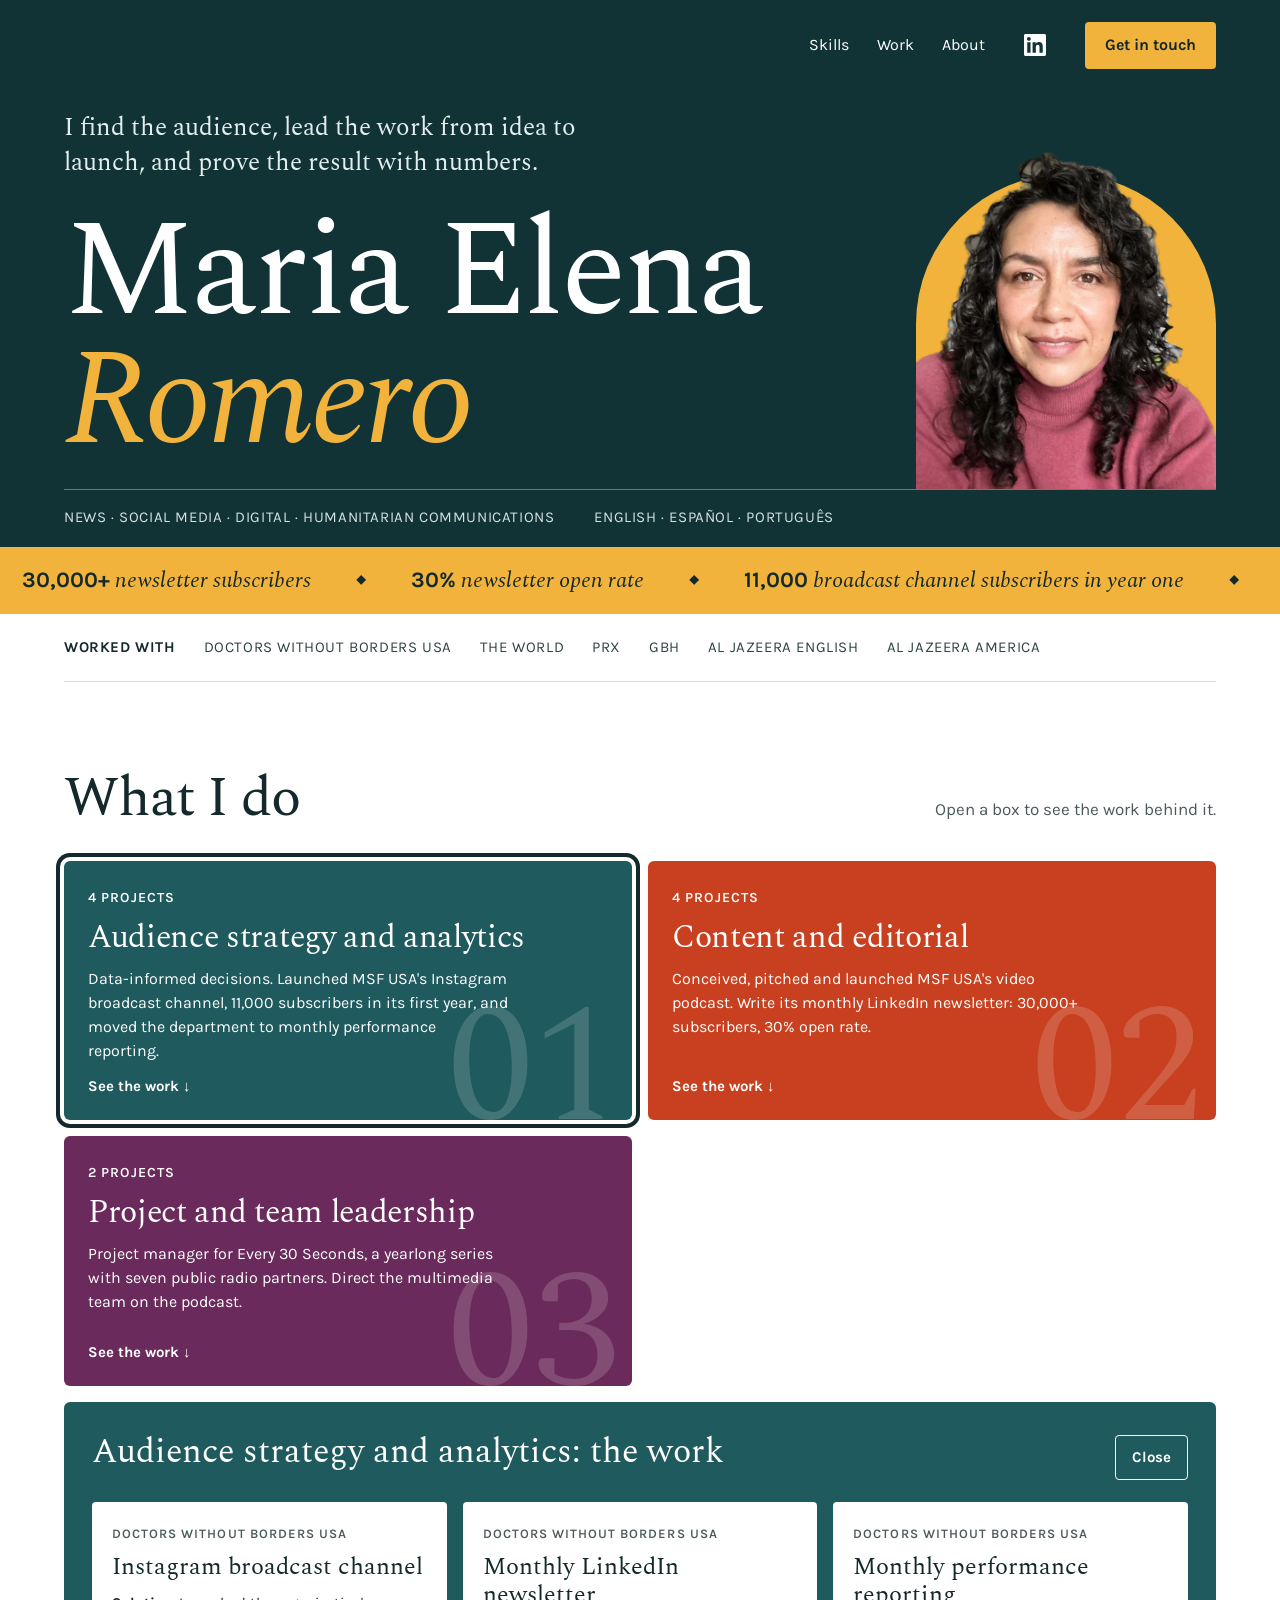
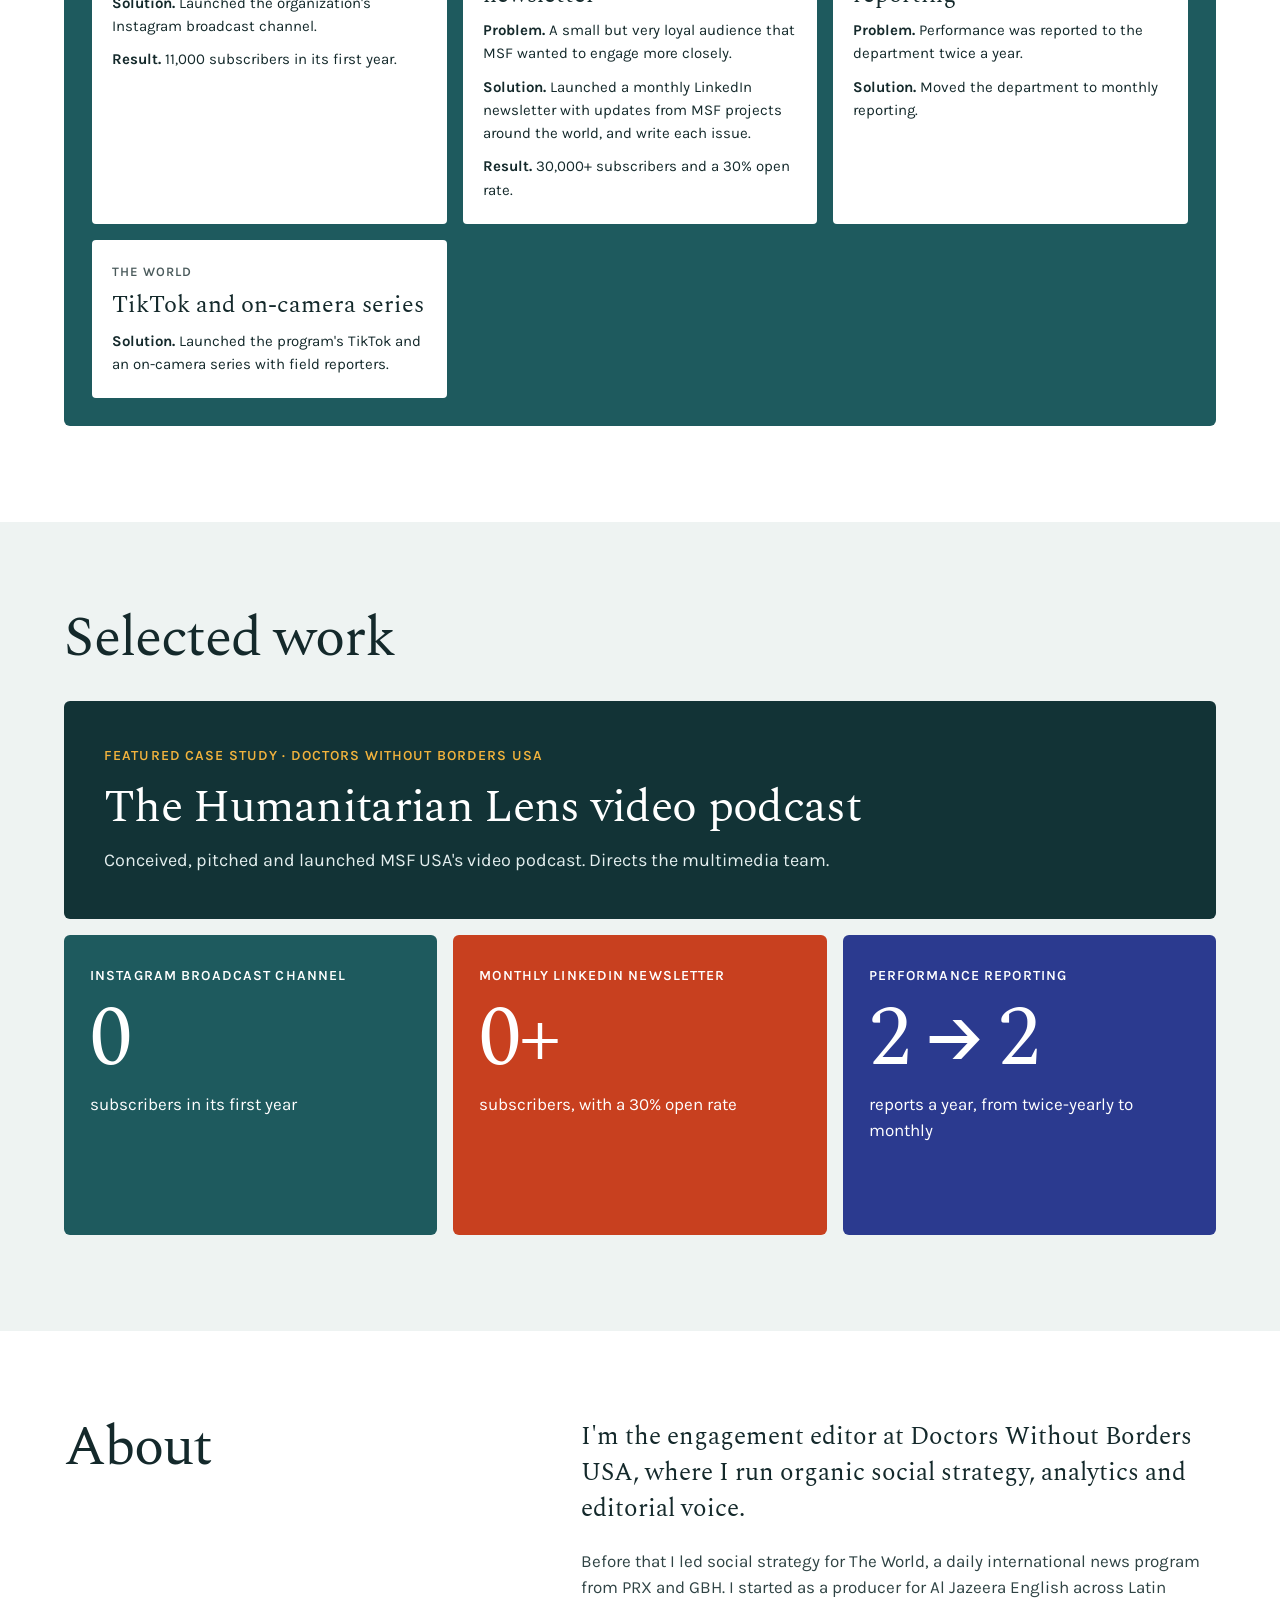
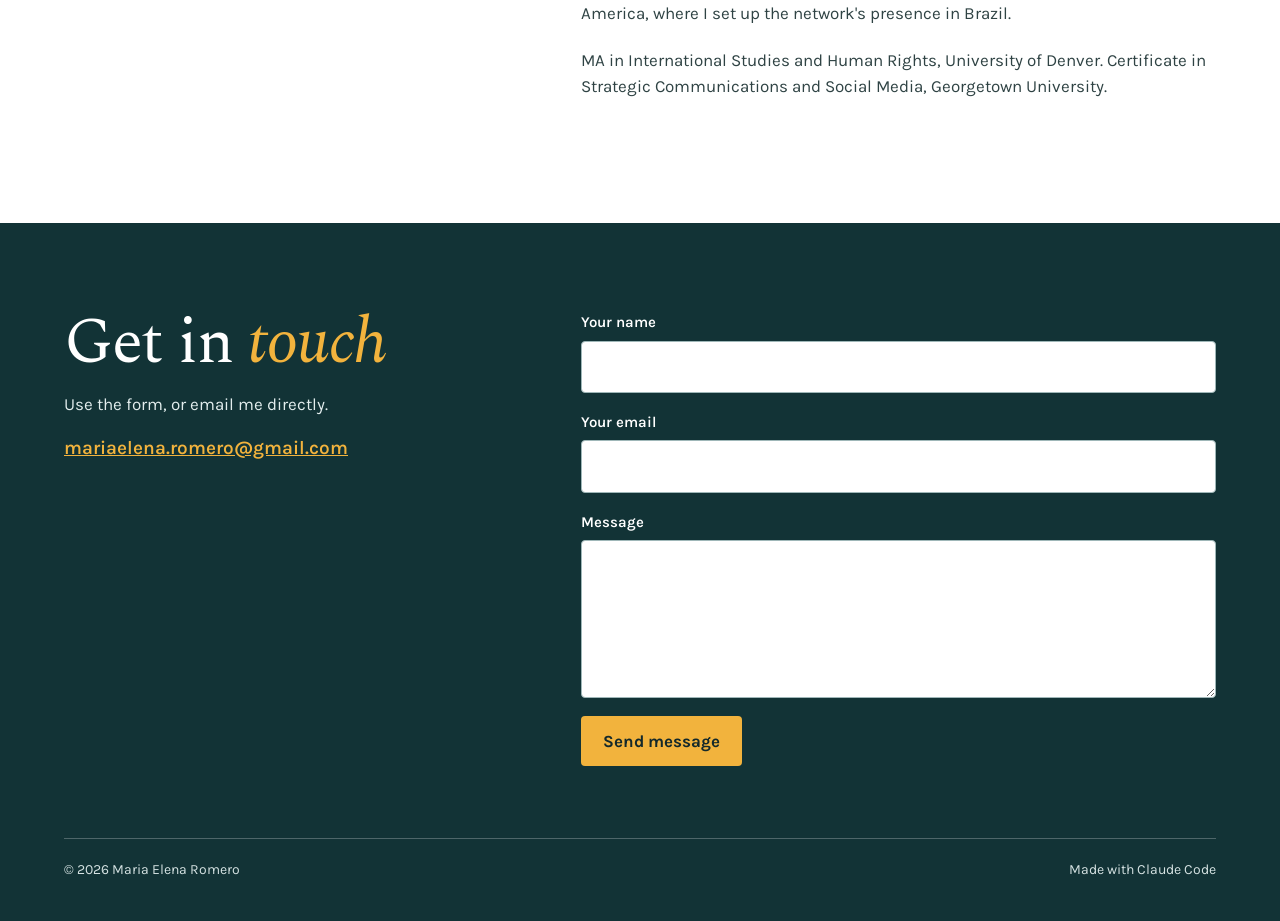
==== index.html @ 5742e6a9 "Starter site Co-Authored-By: Claude Sonnet 5.5 <noreply@anthropic.com>" ====
<!doctype html>
<html lang="en">
<head>
<meta charset="utf-8">
<meta name="viewport" content="width=device-width, initial-scale=1, viewport-fit=cover">
<title>Maria Elena Romero · Audience strategy, analytics and editorial</title>
<meta name="description" content="Portfolio of Maria Elena Romero: audience strategy, analytics, content and editorial leadership in international news and humanitarian communications.">
<link rel="preconnect" href="https://fonts.googleapis.com">
<link rel="preconnect" href="https://fonts.gstatic.com" crossorigin>
<link href="https://fonts.googleapis.com/css2?family=Spectral:ital,wght@0,400;0,500;1,400&family=Karla:wght@400;500;600;700&display=swap" rel="stylesheet">
<link rel="stylesheet" href="css/styles.css">
</head>
<body>
<a class="skip" href="#skills">Skip to content</a>

<header id="top" class="dark">
  <div class="wrap">
    <nav class="nav" aria-label="Main">
      <a href="#skills">Skills</a>
      <a href="#work">Work</a>
      <a href="#about">About</a>
      <a id="nav-resume" href="#">Resume</a>
      <a id="nav-linkedin" class="icon-link" href="#" aria-label="Maria Elena Romero on LinkedIn">
        <svg width="22" height="22" viewBox="0 0 24 24" fill="currentColor" aria-hidden="true"><path d="M20.447 20.452h-3.554v-5.569c0-1.328-.027-3.037-1.852-3.037-1.853 0-2.136 1.445-2.136 2.939v5.667H9.351V9h3.414v1.561h.046c.477-.9 1.637-1.85 3.37-1.85 3.601 0 4.267 2.37 4.267 5.455v6.286zM5.337 7.433c-1.144 0-2.063-.926-2.063-2.065 0-1.138.92-2.063 2.063-2.063 1.14 0 2.064.925 2.064 2.063 0 1.139-.925 2.065-2.064 2.065zm1.782 13.019H3.555V9h3.564v11.452zM22.225 0H1.771C.792 0 0 .774 0 1.729v20.542C0 23.227.792 24 1.771 24h20.451C23.2 24 24 23.227 24 22.271V1.729C24 .774 23.2 0 22.222 0h.003z"/></svg>
      </a>
      <a class="btn btn-accent" href="#contact">Get in touch</a>
    </nav>

    <div class="hero">
      <div class="hero-text">
        <p id="intro" class="intro rise d1"></p>
        <h1 class="name rise d2"><span id="name-lead"></span> <em id="name-accent"></em></h1>
      </div>
      <div class="portrait rise d3">
        <div class="arch"></div>
        <img id="photo" alt="">
      </div>
    </div>
    <div id="facts" class="facts rise d4"></div>
  </div>
</header>

<div class="ticker" aria-label="Key results">
  <div id="ticker-track" class="track"></div>
</div>

<div class="wrap">
  <div class="worked">
    <strong>Worked with</strong>
    <span id="worked-with"></span>
  </div>
</div>

<main>
  <section id="skills" class="wrap section">
    <div class="section-head reveal">
      <h2>What I do</h2>
      <p>Open a box to see the work behind it.</p>
    </div>
    <div id="skill-grid" class="boxes"></div>
    <div id="skill-panel" class="panel" hidden></div>
  </section>

  <section id="work" class="tint">
    <div class="wrap">
      <h2 class="reveal">Selected work</h2>
      <div id="feature"></div>
      <div id="stats" class="feat3"></div>
    </div>
  </section>

  <section id="about" class="wrap section">
    <div class="two reveal">
      <h2>About</h2>
      <div class="about-body">
        <p id="about-lead" class="lead"></p>
        <div id="about-paras"></div>
        <div class="row-buttons">
          <a id="about-resume" class="btn btn-line" href="#">Download resume</a>
        </div>
      </div>
    </div>
    <div id="offclock" class="offclock reveal" hidden>
      <div class="offclock-head">
        <h3>Off the clock</h3>
        <p id="offclock-text"></p>
      </div>
      <div id="offclock-photos" class="feat3"></div>
    </div>
  </section>
</main>

<footer id="contact" class="dark">
  <div class="wrap">
    <div class="two reveal">
      <div class="contact-intro">
        <h2>Get in <em>touch</em></h2>
        <p>Use the form, or email me directly.</p>
        <a id="email-link" class="email" href="#"></a>
      </div>
      <!-- Netlify Forms: the name, data-netlify and hidden form-name fields must stay. -->
      <form name="contact" method="POST" action="/thanks.html" data-netlify="true" netlify-honeypot="company">
        <input type="hidden" name="form-name" value="contact">
        <p class="hp"><label>Leave this empty <input name="company" tabindex="-1" autocomplete="off"></label></p>
        <div class="field">
          <label for="f-name">Your name</label>
          <input id="f-name" name="name" type="text" autocomplete="name" required>
        </div>
        <div class="field">
          <label for="f-email">Your email</label>
          <input id="f-email" name="email" type="email" autocomplete="email" required>
        </div>
        <div class="field">
          <label for="f-msg">Message</label>
          <textarea id="f-msg" name="message" rows="5" required></textarea>
        </div>
        <button class="btn btn-accent" type="submit">Send message</button>
      </form>
    </div>
    <div class="fineprint">
      <span id="copyright"></span>
      <span id="credit"></span>
    </div>
  </div>
</footer>

<script src="js/content.js"></script>
<script src="js/site.js"></script>
</body>
</html>
---- css/styles.css ----
/* Design tokens. Change a color here and it changes everywhere. */
:root {
  --ink: #14292B;
  --deep: #123336;
  --teal: #1E5A5E;
  --indigo: #2B3A8F;
  --vermilion: #C8401F;
  --plum: #6A2A5B;
  --marigold: #F2B33D;
  --tint: #EEF3F2;
  --line: #D5DEDD;
  --muted: #2F4344;
  --soft: #4A5A5B;
  --on-dark: #E3EEEE;
  --serif: Spectral, Georgia, "Times New Roman", serif;
  --sans: Karla, "Helvetica Neue", Arial, sans-serif;
}

* { box-sizing: border-box; }
html { scroll-behavior: smooth; }
body { margin: 0; font-family: var(--sans); font-size: 17px; line-height: 1.55; color: var(--ink); background: #fff; }
img { max-width: 100%; display: block; }
h1, h2, h3, p { margin: 0; }
h2 { font-family: var(--serif); font-weight: 400; font-size: clamp(40px, 5vw, 56px); line-height: 1.05; letter-spacing: -0.02em; }
h3 { font-family: var(--serif); font-weight: 400; }
a { color: var(--teal); }
a:hover { color: var(--deep); }
em { font-style: italic; }
[hidden] { display: none !important; }

.skip { position: absolute; left: -999px; top: 0; background: #fff; color: var(--ink); padding: 10px 16px; z-index: 10; }
.skip:focus { left: 8px; top: 8px; }
:focus-visible { outline: 3px solid var(--marigold); outline-offset: 3px; }

.wrap { max-width: 1280px; margin: 0 auto; padding: 0 64px; }
.section { padding-top: 88px; }
.dark { background: var(--deep); color: #fff; }
.tint { background: var(--tint); margin-top: 96px; padding: 88px 0 96px; }
.tint h2 { margin-bottom: 32px; }

/* Buttons */
.btn { display: inline-block; font: inherit; font-weight: 700; text-decoration: none; border-radius: 4px; padding: 12px 22px; min-height: 44px; cursor: pointer; border: 0; }
.btn-accent, .btn-accent:hover { background: var(--marigold); color: var(--ink); }
.btn-line { border: 1px solid currentColor; color: var(--ink); background: transparent; }

/* Top bar */
.nav { display: flex; flex-wrap: wrap; gap: 6px 28px; align-items: center; justify-content: flex-end; padding: 22px 0; }
.nav a { color: #fff; text-decoration: none; font-size: 16px; padding: 10px 0; }
.nav a:hover { color: var(--marigold); }
.nav .btn, .nav .btn:hover { color: var(--ink); padding: 11px 20px; }
.icon-link { display: inline-flex; align-items: center; justify-content: center; width: 44px; height: 44px; padding: 0 !important; }

/* Hero */
.hero { display: grid; grid-template-columns: minmax(0, 1fr) 300px; gap: 48px; align-items: end; padding-top: 20px; }
.hero-text { display: flex; flex-direction: column; gap: 28px; padding-bottom: 22px; }
.intro { font-family: var(--serif); font-size: 25px; line-height: 1.4; max-width: 580px; color: var(--on-dark); }
.name { font-family: var(--serif); font-weight: 400; font-size: clamp(60px, 10.6vw, 150px); line-height: 0.95; letter-spacing: -0.025em; }
.name em, #contact h2 em { color: var(--marigold); }
.portrait { position: relative; aspect-ratio: 4 / 5; }
.arch { position: absolute; inset: 16% 0 0 0; background: var(--marigold); border-radius: 999px 999px 0 0; }
.portrait img { position: absolute; left: 0; bottom: 0; width: 100%; height: 100%; object-fit: cover; object-position: center top; }
.facts { display: flex; flex-wrap: wrap; gap: 6px 40px; padding: 16px 0 18px; border-top: 1px solid rgba(255,255,255,.35); font-size: 15px; letter-spacing: .04em; text-transform: uppercase; color: #D5E2E2; }

/* Ticker */
.ticker { background: var(--marigold); color: var(--ink); overflow: hidden; padding: 16px 0; font-family: var(--serif); font-size: 22px; font-style: italic; }
.track { display: flex; width: max-content; animation: slide 36s linear infinite; }
.track:hover { animation-play-state: paused; }
.track > span { padding: 0 22px; white-space: nowrap; }
.track strong { font-family: var(--sans); font-style: normal; font-weight: 700; }
@keyframes slide { from { transform: translateX(0); } to { transform: translateX(-50%); } }

.worked { display: flex; flex-wrap: wrap; gap: 6px 28px; align-items: baseline; padding: 22px 0; border-bottom: 1px solid var(--line); font-size: 15px; letter-spacing: .04em; text-transform: uppercase; color: var(--muted); }
.worked strong { color: var(--ink); }
.worked span span { margin-right: 28px; white-space: nowrap; display: inline-block; }

/* Skill boxes */
.section-head { display: flex; flex-wrap: wrap; gap: 12px 40px; align-items: baseline; justify-content: space-between; margin-bottom: 32px; }
.section-head p { color: var(--soft); max-width: 420px; }
.boxes { display: grid; grid-template-columns: repeat(2, minmax(0, 1fr)); gap: 16px; }
.slot { display: flex; opacity: 0; transition: opacity .8s cubic-bezier(.2,.7,.2,1), transform .8s cubic-bezier(.2,.7,.2,1); }
.slot.from-l { transform: translateX(-140px); }
.slot.from-r { transform: translateX(140px); }
.slot.in { opacity: 1; transform: none; }
.box { position: relative; overflow: hidden; flex: 1 1 auto; min-width: 0; text-align: left; font: inherit; line-height: 1.5; padding: 26px 24px 22px; min-height: 250px; border: 0; border-radius: 6px; display: flex; flex-direction: column; gap: 12px; cursor: pointer; transition: transform .2s ease; color: #fff; }
.box:hover { transform: translateY(-6px); }
.box[aria-expanded="true"] { box-shadow: 0 0 0 4px #fff, 0 0 0 8px var(--ink); }
.box .numeral { position: absolute; right: 14px; bottom: -34px; font-family: var(--serif); font-size: 170px; line-height: 1; opacity: .16; }
.box .count { font-size: 14px; font-weight: 600; letter-spacing: .08em; text-transform: uppercase; }
.box .title { font-family: var(--serif); font-size: 32px; line-height: 1.1; letter-spacing: -.01em; }
.box .proof { font-size: 16px; flex-grow: 1; max-width: 420px; }
.box .cta { font-size: 15px; font-weight: 700; }
.box .go { display: inline-block; transition: transform .2s ease; }
.box:hover .go { transform: translateY(4px); }
.box.draft { background: #fff; color: var(--ink); border: 2px dashed #8A9A9B; cursor: default; }
.box.draft:hover { transform: none; }

.c-teal { background: var(--teal); color: #fff; }
.c-indigo { background: var(--indigo); color: #fff; }
.c-vermilion { background: var(--vermilion); color: #fff; }
.c-plum { background: var(--plum); color: #fff; }
.c-marigold { background: var(--marigold); color: var(--ink); }
.c-deep { background: var(--deep); color: #fff; }

/* Panel that opens under the boxes */
.panel { margin-top: 16px; border-radius: 6px; padding: 32px 28px 28px; animation: open .45s cubic-bezier(.2,.7,.2,1) both; scroll-margin-top: 16px; }
@keyframes open { from { opacity: 0; transform: translateY(-14px); } to { opacity: 1; transform: none; } }
.panel-head { display: flex; flex-wrap: wrap; gap: 8px 24px; align-items: baseline; justify-content: space-between; margin-bottom: 22px; }
.panel-head h3 { font-size: 34px; line-height: 1.1; }
.panel-close { font: inherit; font-size: 15px; font-weight: 700; color: inherit; background: transparent; border: 1px solid currentColor; border-radius: 4px; padding: 10px 16px; min-height: 44px; cursor: pointer; }
.cards { display: grid; grid-template-columns: repeat(3, minmax(0, 1fr)); gap: 16px; }
.card { background: #fff; color: var(--ink); border-radius: 4px; padding: 22px 20px; display: flex; flex-direction: column; gap: 10px; font-size: 15px; }
.card .org { font-size: 13px; font-weight: 600; letter-spacing: .08em; text-transform: uppercase; color: var(--soft); }
.card .title { font-family: var(--serif); font-size: 24px; line-height: 1.15; }
.card .more { font-weight: 700; margin-top: auto; padding-top: 6px; }

/* Unfinished gaps: visible on previews only */
.todo { color: #7A4E00; background: #FFF4D6; padding: 2px 8px; border-radius: 3px; }

/* Selected work */
.lift { transition: transform .2s ease, box-shadow .2s ease; }
.lift:hover { transform: translateY(-6px); box-shadow: 0 16px 32px rgba(18,51,54,.18); }
.feature { display: grid; grid-template-columns: minmax(0, 6fr) minmax(0, 5fr); gap: 48px; align-items: center; border-radius: 6px; padding: 44px 40px; }
.feature-text { display: flex; flex-direction: column; gap: 16px; align-items: flex-start; }
.feature .kicker { font-size: 14px; font-weight: 600; letter-spacing: .08em; text-transform: uppercase; color: var(--marigold); }
.feature h3 { font-size: clamp(32px, 4vw, 46px); line-height: 1.05; letter-spacing: -.015em; }
.feature p { font-size: 18px; color: var(--on-dark); }
.feature-media { aspect-ratio: 16 / 10; border-radius: 4px; overflow: hidden; background: rgba(255,255,255,.08); }
.feature-media img { width: 100%; height: 100%; object-fit: cover; }
.placeholder { display: flex; align-items: center; justify-content: center; text-align: center; padding: 20px; font-size: 15px; letter-spacing: .04em; border: 1px dashed #9FB7B8; color: #D5E2E2; height: 100%; }
.placeholder.light { border-color: #8A9A9B; color: var(--soft); background: var(--tint); }
.feat3 { display: grid; grid-template-columns: repeat(3, minmax(0, 1fr)); gap: 16px; }
#stats { margin-top: 16px; }
.stat { text-decoration: none; border-radius: 6px; padding: 30px 26px; display: flex; flex-direction: column; gap: 10px; min-height: 300px; }
.stat:hover { color: #fff; }
.stat .label-top { font-size: 14px; font-weight: 600; letter-spacing: .08em; text-transform: uppercase; }
.stat .figure { font-family: var(--serif); font-size: clamp(60px, 7vw, 84px); line-height: 1; letter-spacing: -.03em; font-variant-numeric: tabular-nums; }
.stat .label { flex-grow: 1; }
.stat .more { font-size: 15px; font-weight: 700; }

/* About */
.two { display: grid; grid-template-columns: minmax(0, 5fr) minmax(0, 7fr); gap: 64px; }
.about-body { display: flex; flex-direction: column; gap: 20px; }
.about-body p { color: var(--muted); }
.about-body .lead { font-family: var(--serif); font-size: 25px; line-height: 1.45; color: var(--ink); }
#about-paras { display: flex; flex-direction: column; gap: 20px; }
.row-buttons { display: flex; flex-wrap: wrap; gap: 12px; padding-top: 8px; }
.offclock { margin-top: 64px; border-top: 1px solid var(--line); padding-top: 32px; }
.offclock-head { display: flex; flex-wrap: wrap; gap: 8px 32px; align-items: baseline; margin-bottom: 20px; }
.offclock-head h3 { font-size: 34px; line-height: 1.1; }
.offclock-head p { color: var(--muted); }
.travel { margin: 0; }
.travel .frame { aspect-ratio: 4 / 3; border-radius: 6px; overflow: hidden; }
.travel img { width: 100%; height: 100%; object-fit: cover; }
.travel figcaption { font-size: 15px; color: var(--soft); padding-top: 8px; }

/* Contact */
#contact { margin-top: 96px; padding: 88px 0 40px; }
#contact h2 { font-size: clamp(44px, 6vw, 64px); line-height: 1; }
.contact-intro { display: flex; flex-direction: column; gap: 16px; align-items: flex-start; }
.contact-intro p { color: var(--on-dark); }
.email, .email:hover { font-size: 19px; font-weight: 600; color: var(--marigold); overflow-wrap: anywhere; }
form { display: flex; flex-direction: column; gap: 18px; margin: 0; align-items: flex-start; }
.field { display: flex; flex-direction: column; gap: 6px; width: 100%; }
.field label { font-size: 15px; font-weight: 600; }
.field input, .field textarea { font: inherit; padding: 12px 14px; border: 1px solid #9FB7B8; border-radius: 4px; background: #fff; color: var(--ink); width: 100%; }
.field textarea { resize: vertical; }
.hp { position: absolute; left: -9999px; }
.fineprint { margin-top: 72px; padding-top: 20px; border-top: 1px solid rgba(255,255,255,.25); display: flex; flex-wrap: wrap; gap: 6px 24px; justify-content: space-between; font-size: 14px; color: #D5E2E2; }

/* Case-study page */
.case-top { padding-top: 22px; padding-bottom: 56px; }
.case-top .back { color: #fff; text-decoration: none; font-size: 16px; display: inline-block; padding: 10px 0; }
.case-top .org { font-size: 14px; font-weight: 600; letter-spacing: .08em; text-transform: uppercase; color: var(--marigold); margin-top: 40px; }
.case-top h1 { font-family: var(--serif); font-weight: 400; font-size: clamp(40px, 6vw, 76px); line-height: 1; letter-spacing: -.02em; margin-top: 12px; max-width: 900px; }
.psr { display: grid; grid-template-columns: repeat(3, minmax(0, 1fr)); gap: 16px; margin-top: -28px; }
.psr > div { background: #fff; border: 1px solid var(--line); border-radius: 6px; padding: 24px 22px; display: flex; flex-direction: column; gap: 8px; }
.psr .k { font-size: 14px; font-weight: 600; letter-spacing: .08em; text-transform: uppercase; color: var(--soft); }
.psr .v { font-family: var(--serif); font-size: 22px; line-height: 1.3; }
.story { max-width: 720px; padding: 56px 0 24px; display: flex; flex-direction: column; gap: 20px; font-size: 19px; line-height: 1.6; }
.case-media { border-radius: 6px; overflow: hidden; margin-top: 40px; }

/* Entrance motion */
.rise { animation: rise .7s cubic-bezier(.2,.7,.2,1) both; }
.d1 { animation-delay: .08s; } .d2 { animation-delay: .2s; } .d3 { animation-delay: .34s; } .d4 { animation-delay: .48s; }
@keyframes rise { from { opacity: 0; transform: translateY(26px); } to { opacity: 1; transform: none; } }
.reveal { opacity: 0; transform: translateY(26px); transition: opacity .7s ease, transform .7s cubic-bezier(.2,.7,.2,1); }
.reveal.in { opacity: 1; transform: none; }

@media (prefers-reduced-motion: reduce) {
  html { scroll-behavior: auto; }
  .rise, .panel, .track { animation: none; }
  .reveal, .slot { opacity: 1; transform: none; transition: none; }
  .box, .lift, .box .go { transition: none; }
  .box:hover, .lift:hover, .box:hover .go { transform: none; }
}

/* Tablet */
@media (max-width: 900px) {
  .wrap { padding: 0 20px; }
  .section { padding-top: 64px; }
  .tint { margin-top: 64px; padding: 64px 0; }
  .nav { justify-content: flex-start; gap: 2px 22px; padding: 12px 0; }
  .hero { grid-template-columns: minmax(0, 1fr); gap: 24px; padding-top: 12px; }
  .hero-text { padding-bottom: 0; gap: 20px; }
  .intro { font-size: 21px; }
  .portrait { max-width: 280px; margin: 0 auto; width: 100%; }
  .cards { grid-template-columns: repeat(2, minmax(0, 1fr)); }
  .feature, .two { grid-template-columns: minmax(0, 1fr); gap: 24px; }
  .feature { padding: 28px 22px; }
  .feat3, .psr { grid-template-columns: minmax(0, 1fr); }
  .stat { min-height: 0; }
  .slot.from-l, .slot.from-r { transform: translateY(60px); }
  #contact { margin-top: 64px; padding-top: 64px; }
}

/* Phone */
@media (max-width: 600px) {
  .boxes, .cards { grid-template-columns: minmax(0, 1fr); }
  .box { min-height: 0; }
  .box .title { font-size: 28px; }
  .ticker { font-size: 19px; padding: 12px 0; }
  .panel { padding: 24px 16px 16px; }
}
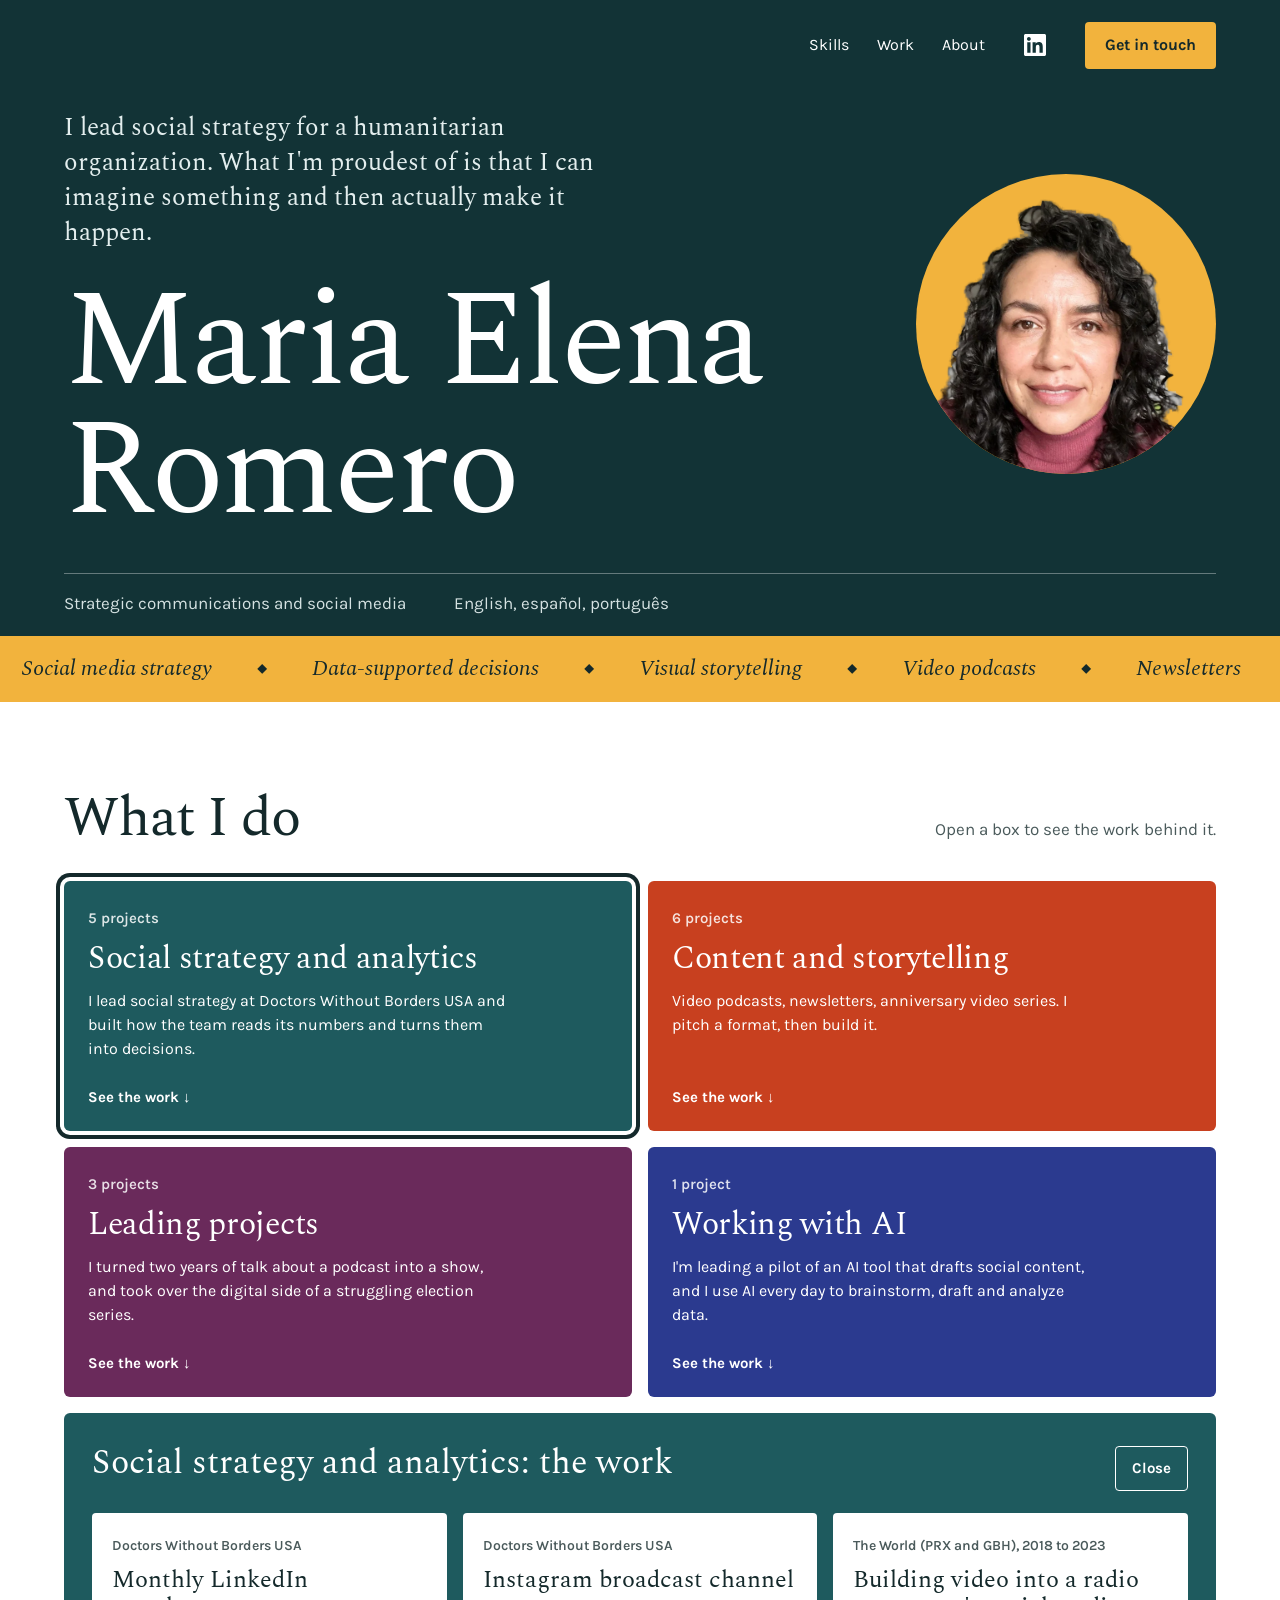
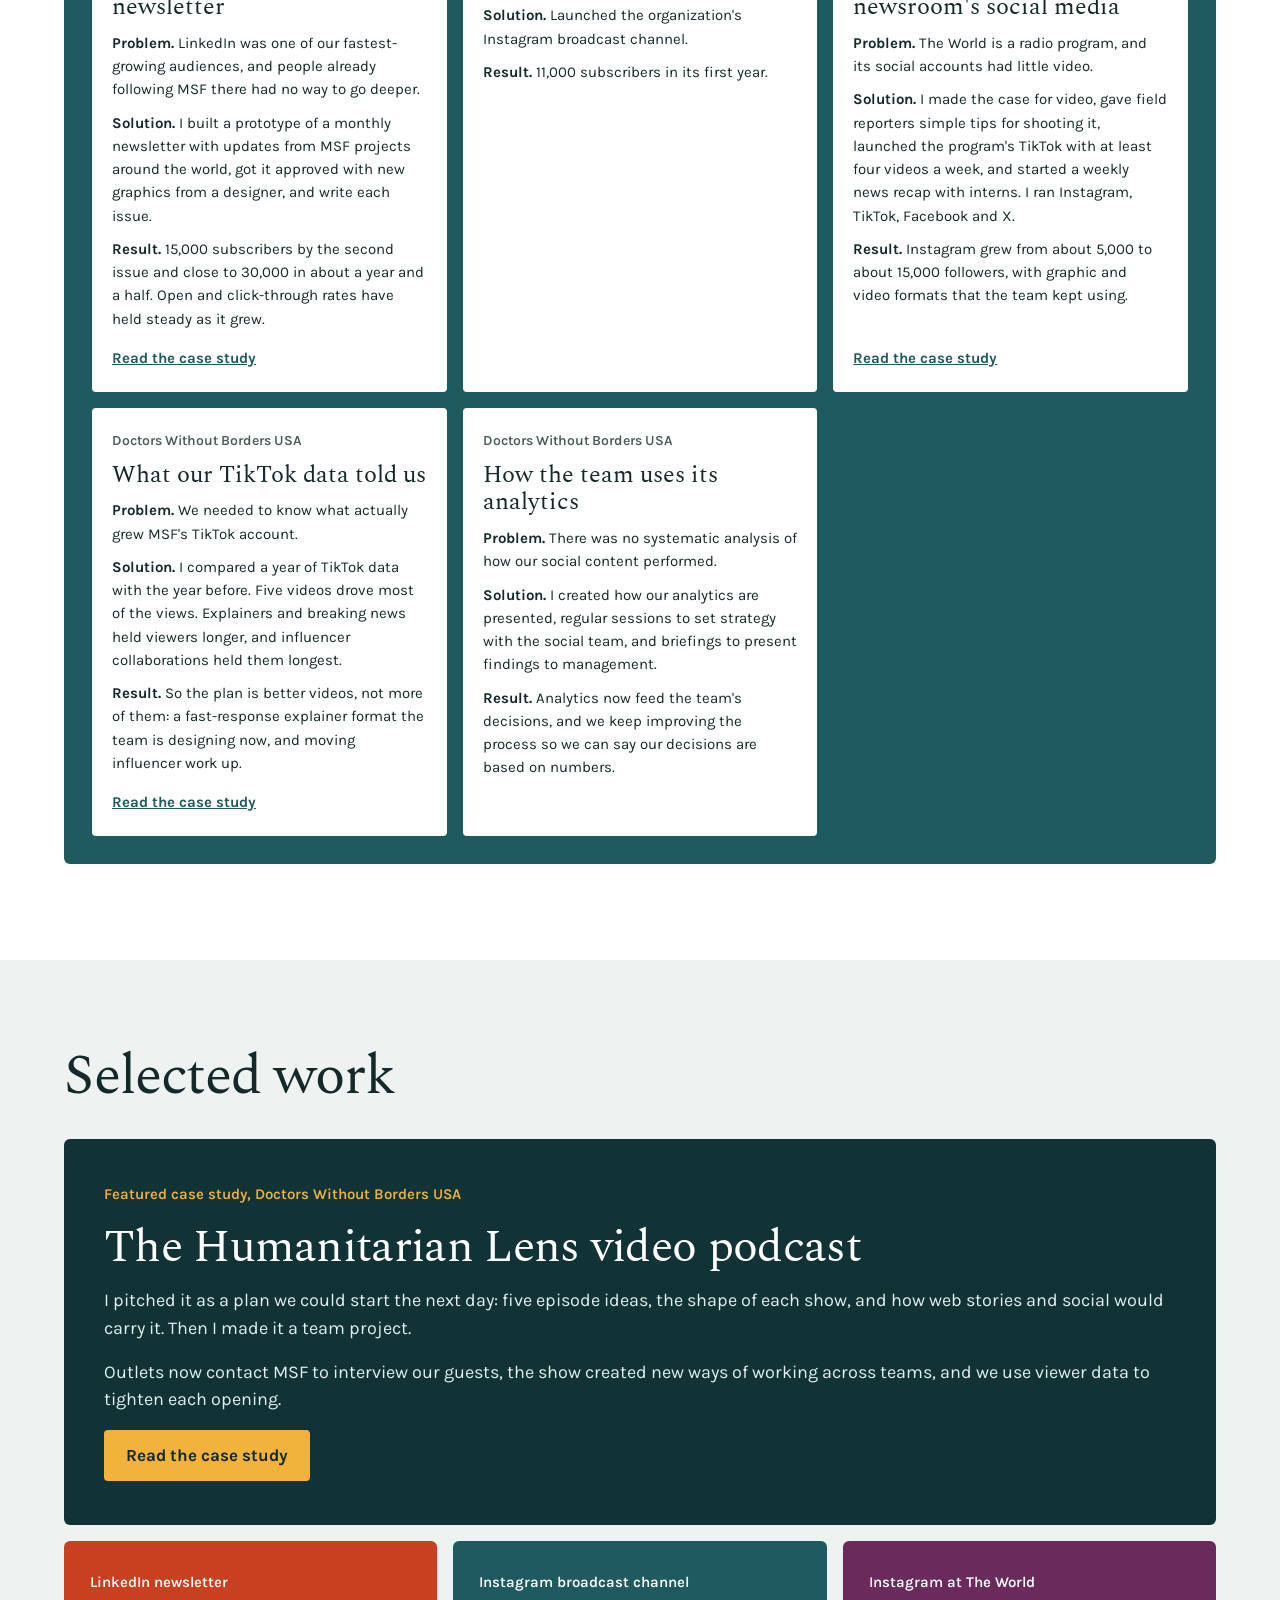
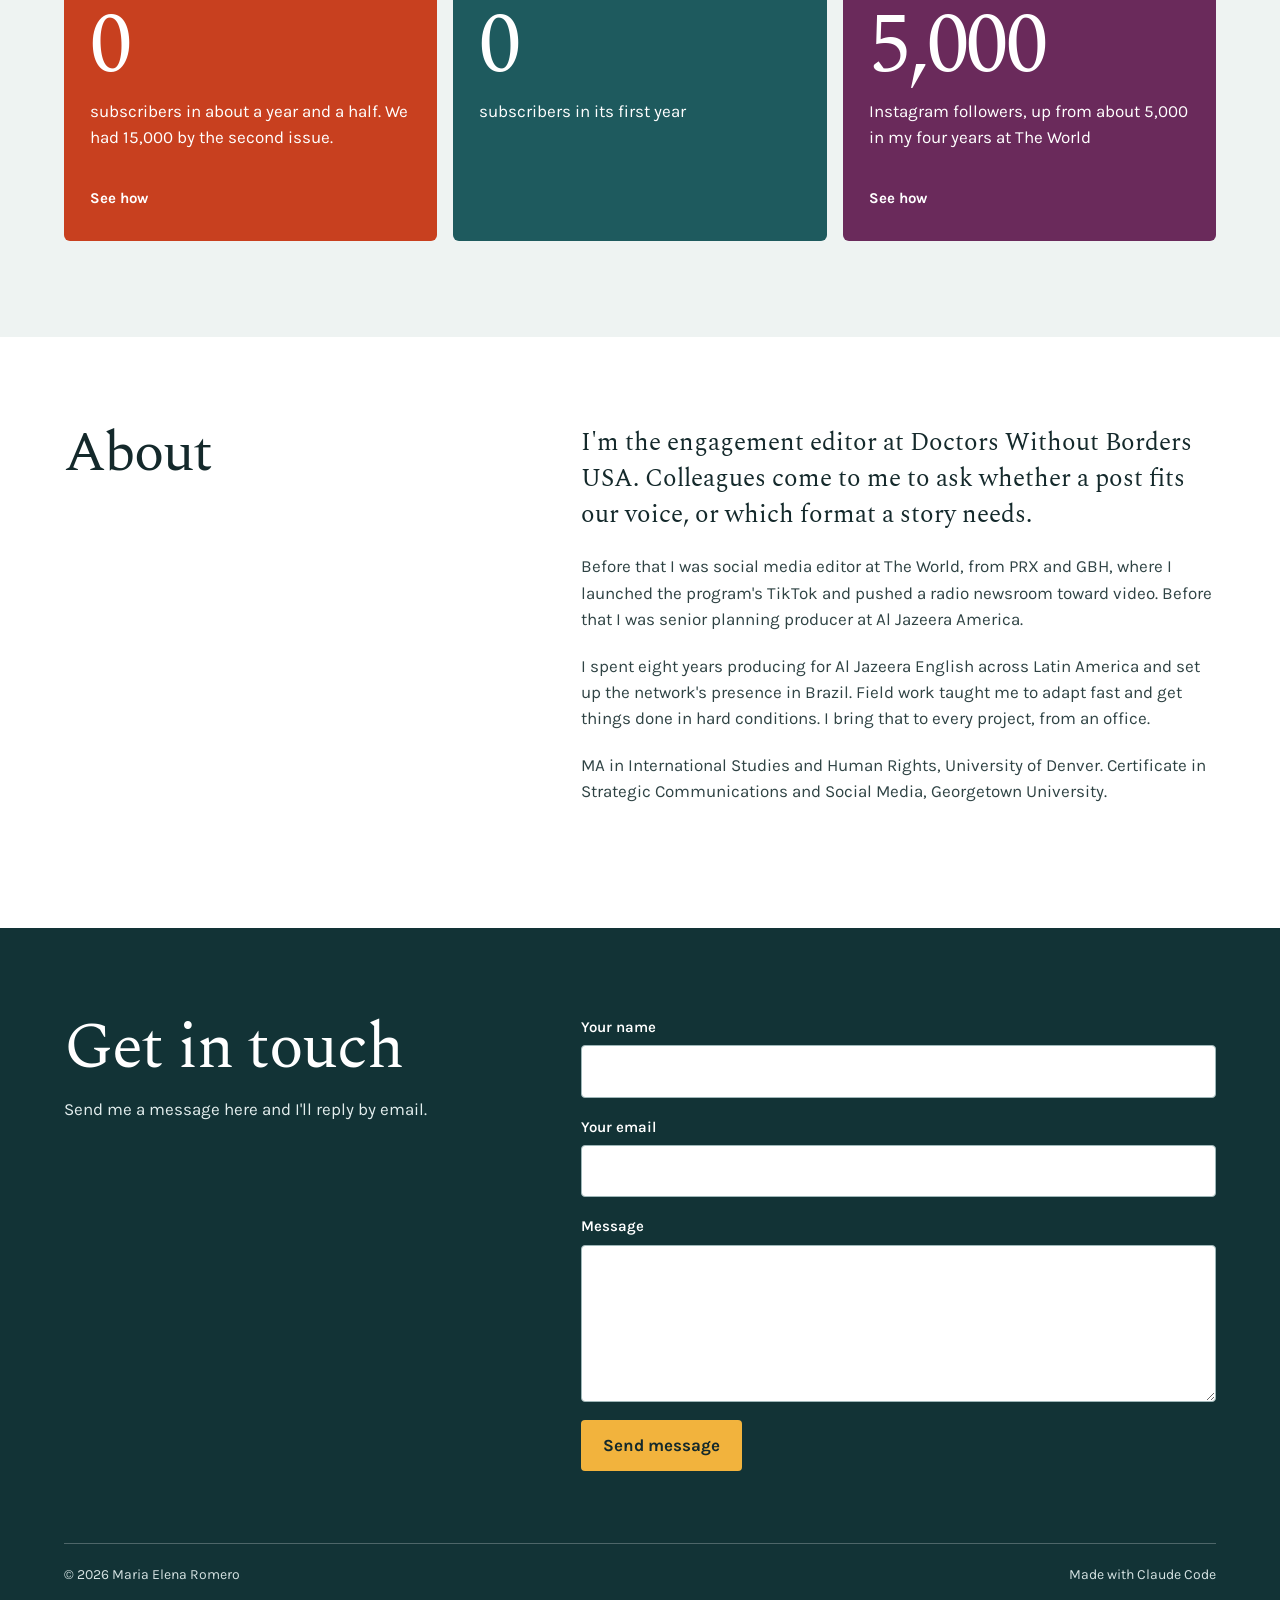
==== commit ef65261c: "Content from Maria's interview Co-Authored-By: Claude Opus 5.5 <noreply@anthropic.com>" ====
--- a/index.html
+++ b/index.html
@@ -29,7 +29,7 @@
     <div class="hero">
       <div class="hero-text">
         <p id="intro" class="intro rise d1"></p>
-        <h1 class="name rise d2"><span id="name-lead"></span> <em id="name-accent"></em></h1>
+        <h1 id="name" class="name rise d2"></h1>
       </div>
       <div class="portrait rise d3">
         <div class="arch"></div>
@@ -44,16 +44,10 @@
   <div id="ticker-track" class="track"></div>
 </div>
 
-<div class="wrap">
-  <div class="worked">
-    <strong>Worked with</strong>
-    <span id="worked-with"></span>
-  </div>
-</div>
 
 <main>
   <section id="skills" class="wrap section">
-    <div class="section-head reveal">
+    <div class="section-head">
       <h2>What I do</h2>
       <p>Open a box to see the work behind it.</p>
     </div>
@@ -63,14 +57,14 @@
 
   <section id="work" class="tint">
     <div class="wrap">
-      <h2 class="reveal">Selected work</h2>
+      <h2>Selected work</h2>
       <div id="feature"></div>
       <div id="stats" class="feat3"></div>
     </div>
   </section>
 
   <section id="about" class="wrap section">
-    <div class="two reveal">
+    <div class="two">
       <h2>About</h2>
       <div class="about-body">
         <p id="about-lead" class="lead"></p>
@@ -80,10 +74,10 @@
         </div>
       </div>
     </div>
-    <div id="offclock" class="offclock reveal" hidden>
+    <div id="offclock" class="offclock" hidden>
       <div class="offclock-head">
         <h3>Off the clock</h3>
-        <p id="offclock-text"></p>
+        <div id="offclock-text" class="offclock-text"></div>
       </div>
       <div id="offclock-photos" class="feat3"></div>
     </div>
@@ -92,11 +86,10 @@
 
 <footer id="contact" class="dark">
   <div class="wrap">
-    <div class="two reveal">
+    <div class="two">
       <div class="contact-intro">
-        <h2>Get in <em>touch</em></h2>
-        <p>Use the form, or email me directly.</p>
-        <a id="email-link" class="email" href="#"></a>
+        <h2>Get in touch</h2>
+        <p>Send me a message here and I'll reply by email.</p>
       </div>
       <!-- Netlify Forms: the name, data-netlify and hidden form-name fields must stay. -->
       <form name="contact" method="POST" action="/thanks.html" data-netlify="true" netlify-honeypot="company">
--- a/css/styles.css
+++ b/css/styles.css
@@ -51,27 +51,21 @@
 .icon-link { display: inline-flex; align-items: center; justify-content: center; width: 44px; height: 44px; padding: 0 !important; }
 
 /* Hero */
-.hero { display: grid; grid-template-columns: minmax(0, 1fr) 300px; gap: 48px; align-items: end; padding-top: 20px; }
-.hero-text { display: flex; flex-direction: column; gap: 28px; padding-bottom: 22px; }
+.hero { display: grid; grid-template-columns: minmax(0, 1fr) 300px; gap: 56px; align-items: center; padding: 20px 0 36px; }
+.hero-text { display: flex; flex-direction: column; gap: 28px; }
 .intro { font-family: var(--serif); font-size: 25px; line-height: 1.4; max-width: 580px; color: var(--on-dark); }
 .name { font-family: var(--serif); font-weight: 400; font-size: clamp(60px, 10.6vw, 150px); line-height: 0.95; letter-spacing: -0.025em; }
-.name em, #contact h2 em { color: var(--marigold); }
-.portrait { position: relative; aspect-ratio: 4 / 5; }
-.arch { position: absolute; inset: 16% 0 0 0; background: var(--marigold); border-radius: 999px 999px 0 0; }
-.portrait img { position: absolute; left: 0; bottom: 0; width: 100%; height: 100%; object-fit: cover; object-position: center top; }
-.facts { display: flex; flex-wrap: wrap; gap: 6px 40px; padding: 16px 0 18px; border-top: 1px solid rgba(255,255,255,.35); font-size: 15px; letter-spacing: .04em; text-transform: uppercase; color: #D5E2E2; }
+.portrait { position: relative; aspect-ratio: 1 / 1; border-radius: 50%; overflow: hidden; background: var(--marigold); }
+.portrait img { position: absolute; inset: 0; width: 100%; height: 100%; object-fit: cover; object-position: 50% 12%; }
+.facts { display: flex; flex-wrap: wrap; gap: 6px 48px; padding: 16px 0 20px; border-top: 1px solid rgba(255,255,255,.35); font-size: 17px; color: #D5E2E2; }
 
 /* Ticker */
 .ticker { background: var(--marigold); color: var(--ink); overflow: hidden; padding: 16px 0; font-family: var(--serif); font-size: 22px; font-style: italic; }
 .track { display: flex; width: max-content; animation: slide 36s linear infinite; }
 .track:hover { animation-play-state: paused; }
 .track > span { padding: 0 22px; white-space: nowrap; }
-.track strong { font-family: var(--sans); font-style: normal; font-weight: 700; }
 @keyframes slide { from { transform: translateX(0); } to { transform: translateX(-50%); } }
 
-.worked { display: flex; flex-wrap: wrap; gap: 6px 28px; align-items: baseline; padding: 22px 0; border-bottom: 1px solid var(--line); font-size: 15px; letter-spacing: .04em; text-transform: uppercase; color: var(--muted); }
-.worked strong { color: var(--ink); }
-.worked span span { margin-right: 28px; white-space: nowrap; display: inline-block; }
 
 /* Skill boxes */
 .section-head { display: flex; flex-wrap: wrap; gap: 12px 40px; align-items: baseline; justify-content: space-between; margin-bottom: 32px; }
@@ -84,8 +78,7 @@
 .box { position: relative; overflow: hidden; flex: 1 1 auto; min-width: 0; text-align: left; font: inherit; line-height: 1.5; padding: 26px 24px 22px; min-height: 250px; border: 0; border-radius: 6px; display: flex; flex-direction: column; gap: 12px; cursor: pointer; transition: transform .2s ease; color: #fff; }
 .box:hover { transform: translateY(-6px); }
 .box[aria-expanded="true"] { box-shadow: 0 0 0 4px #fff, 0 0 0 8px var(--ink); }
-.box .numeral { position: absolute; right: 14px; bottom: -34px; font-family: var(--serif); font-size: 170px; line-height: 1; opacity: .16; }
-.box .count { font-size: 14px; font-weight: 600; letter-spacing: .08em; text-transform: uppercase; }
+.box .count { font-size: 15px; font-weight: 600; opacity: .85; }
 .box .title { font-family: var(--serif); font-size: 32px; line-height: 1.1; letter-spacing: -.01em; }
 .box .proof { font-size: 16px; flex-grow: 1; max-width: 420px; }
 .box .cta { font-size: 15px; font-weight: 700; }
@@ -109,7 +102,7 @@
 .panel-close { font: inherit; font-size: 15px; font-weight: 700; color: inherit; background: transparent; border: 1px solid currentColor; border-radius: 4px; padding: 10px 16px; min-height: 44px; cursor: pointer; }
 .cards { display: grid; grid-template-columns: repeat(3, minmax(0, 1fr)); gap: 16px; }
 .card { background: #fff; color: var(--ink); border-radius: 4px; padding: 22px 20px; display: flex; flex-direction: column; gap: 10px; font-size: 15px; }
-.card .org { font-size: 13px; font-weight: 600; letter-spacing: .08em; text-transform: uppercase; color: var(--soft); }
+.card .org { font-size: 14px; font-weight: 600; color: var(--soft); }
 .card .title { font-family: var(--serif); font-size: 24px; line-height: 1.15; }
 .card .more { font-weight: 700; margin-top: auto; padding-top: 6px; }
 
@@ -117,11 +110,9 @@
 .todo { color: #7A4E00; background: #FFF4D6; padding: 2px 8px; border-radius: 3px; }
 
 /* Selected work */
-.lift { transition: transform .2s ease, box-shadow .2s ease; }
-.lift:hover { transform: translateY(-6px); box-shadow: 0 16px 32px rgba(18,51,54,.18); }
 .feature { display: grid; grid-template-columns: minmax(0, 6fr) minmax(0, 5fr); gap: 48px; align-items: center; border-radius: 6px; padding: 44px 40px; }
 .feature-text { display: flex; flex-direction: column; gap: 16px; align-items: flex-start; }
-.feature .kicker { font-size: 14px; font-weight: 600; letter-spacing: .08em; text-transform: uppercase; color: var(--marigold); }
+.feature .kicker { font-size: 15px; font-weight: 600; color: var(--marigold); }
 .feature h3 { font-size: clamp(32px, 4vw, 46px); line-height: 1.05; letter-spacing: -.015em; }
 .feature p { font-size: 18px; color: var(--on-dark); }
 .feature-media { aspect-ratio: 16 / 10; border-radius: 4px; overflow: hidden; background: rgba(255,255,255,.08); }
@@ -132,7 +123,8 @@
 #stats { margin-top: 16px; }
 .stat { text-decoration: none; border-radius: 6px; padding: 30px 26px; display: flex; flex-direction: column; gap: 10px; min-height: 300px; }
 .stat:hover { color: #fff; }
-.stat .label-top { font-size: 14px; font-weight: 600; letter-spacing: .08em; text-transform: uppercase; }
+.stat:hover .more { text-decoration: underline; }
+.stat .label-top { font-size: 15px; font-weight: 600; }
 .stat .figure { font-family: var(--serif); font-size: clamp(60px, 7vw, 84px); line-height: 1; letter-spacing: -.03em; font-variant-numeric: tabular-nums; }
 .stat .label { flex-grow: 1; }
 .stat .more { font-size: 15px; font-weight: 700; }
@@ -145,9 +137,9 @@
 #about-paras { display: flex; flex-direction: column; gap: 20px; }
 .row-buttons { display: flex; flex-wrap: wrap; gap: 12px; padding-top: 8px; }
 .offclock { margin-top: 64px; border-top: 1px solid var(--line); padding-top: 32px; }
-.offclock-head { display: flex; flex-wrap: wrap; gap: 8px 32px; align-items: baseline; margin-bottom: 20px; }
+.offclock-head { margin-bottom: 16px; }
 .offclock-head h3 { font-size: 34px; line-height: 1.1; }
-.offclock-head p { color: var(--muted); }
+.offclock-text { display: flex; flex-direction: column; gap: 12px; color: var(--muted); max-width: 68ch; margin-bottom: 24px; }
 .travel { margin: 0; }
 .travel .frame { aspect-ratio: 4 / 3; border-radius: 6px; overflow: hidden; }
 .travel img { width: 100%; height: 100%; object-fit: cover; }
@@ -170,11 +162,11 @@
 /* Case-study page */
 .case-top { padding-top: 22px; padding-bottom: 56px; }
 .case-top .back { color: #fff; text-decoration: none; font-size: 16px; display: inline-block; padding: 10px 0; }
-.case-top .org { font-size: 14px; font-weight: 600; letter-spacing: .08em; text-transform: uppercase; color: var(--marigold); margin-top: 40px; }
+.case-top .org { font-size: 15px; font-weight: 600; color: var(--marigold); margin-top: 40px; }
 .case-top h1 { font-family: var(--serif); font-weight: 400; font-size: clamp(40px, 6vw, 76px); line-height: 1; letter-spacing: -.02em; margin-top: 12px; max-width: 900px; }
 .psr { display: grid; grid-template-columns: repeat(3, minmax(0, 1fr)); gap: 16px; margin-top: -28px; }
 .psr > div { background: #fff; border: 1px solid var(--line); border-radius: 6px; padding: 24px 22px; display: flex; flex-direction: column; gap: 8px; }
-.psr .k { font-size: 14px; font-weight: 600; letter-spacing: .08em; text-transform: uppercase; color: var(--soft); }
+.psr .k { font-size: 15px; font-weight: 600; color: var(--soft); }
 .psr .v { font-family: var(--serif); font-size: 22px; line-height: 1.3; }
 .story { max-width: 720px; padding: 56px 0 24px; display: flex; flex-direction: column; gap: 20px; font-size: 19px; line-height: 1.6; }
 .case-media { border-radius: 6px; overflow: hidden; margin-top: 40px; }
@@ -183,15 +175,13 @@
 .rise { animation: rise .7s cubic-bezier(.2,.7,.2,1) both; }
 .d1 { animation-delay: .08s; } .d2 { animation-delay: .2s; } .d3 { animation-delay: .34s; } .d4 { animation-delay: .48s; }
 @keyframes rise { from { opacity: 0; transform: translateY(26px); } to { opacity: 1; transform: none; } }
-.reveal { opacity: 0; transform: translateY(26px); transition: opacity .7s ease, transform .7s cubic-bezier(.2,.7,.2,1); }
-.reveal.in { opacity: 1; transform: none; }
 
 @media (prefers-reduced-motion: reduce) {
   html { scroll-behavior: auto; }
   .rise, .panel, .track { animation: none; }
-  .reveal, .slot { opacity: 1; transform: none; transition: none; }
-  .box, .lift, .box .go { transition: none; }
-  .box:hover, .lift:hover, .box:hover .go { transform: none; }
+  .slot { opacity: 1; transform: none; transition: none; }
+  .box, .box .go { transition: none; }
+  .box:hover, .box:hover .go { transform: none; }
 }
 
 /* Tablet */
@@ -199,11 +189,12 @@
   .wrap { padding: 0 20px; }
   .section { padding-top: 64px; }
   .tint { margin-top: 64px; padding: 64px 0; }
-  .nav { justify-content: flex-start; gap: 2px 22px; padding: 12px 0; }
-  .hero { grid-template-columns: minmax(0, 1fr); gap: 24px; padding-top: 12px; }
+  .nav { justify-content: flex-start; gap: 2px 18px; padding: 12px 0; }
+  .nav a { font-size: 15px; }
+  .hero { grid-template-columns: minmax(0, 1fr); gap: 24px; padding: 12px 0 24px; }
   .hero-text { padding-bottom: 0; gap: 20px; }
   .intro { font-size: 21px; }
-  .portrait { max-width: 280px; margin: 0 auto; width: 100%; }
+  .portrait { max-width: 240px; width: 100%; order: -1; }
   .cards { grid-template-columns: repeat(2, minmax(0, 1fr)); }
   .feature, .two { grid-template-columns: minmax(0, 1fr); gap: 24px; }
   .feature { padding: 28px 22px; }
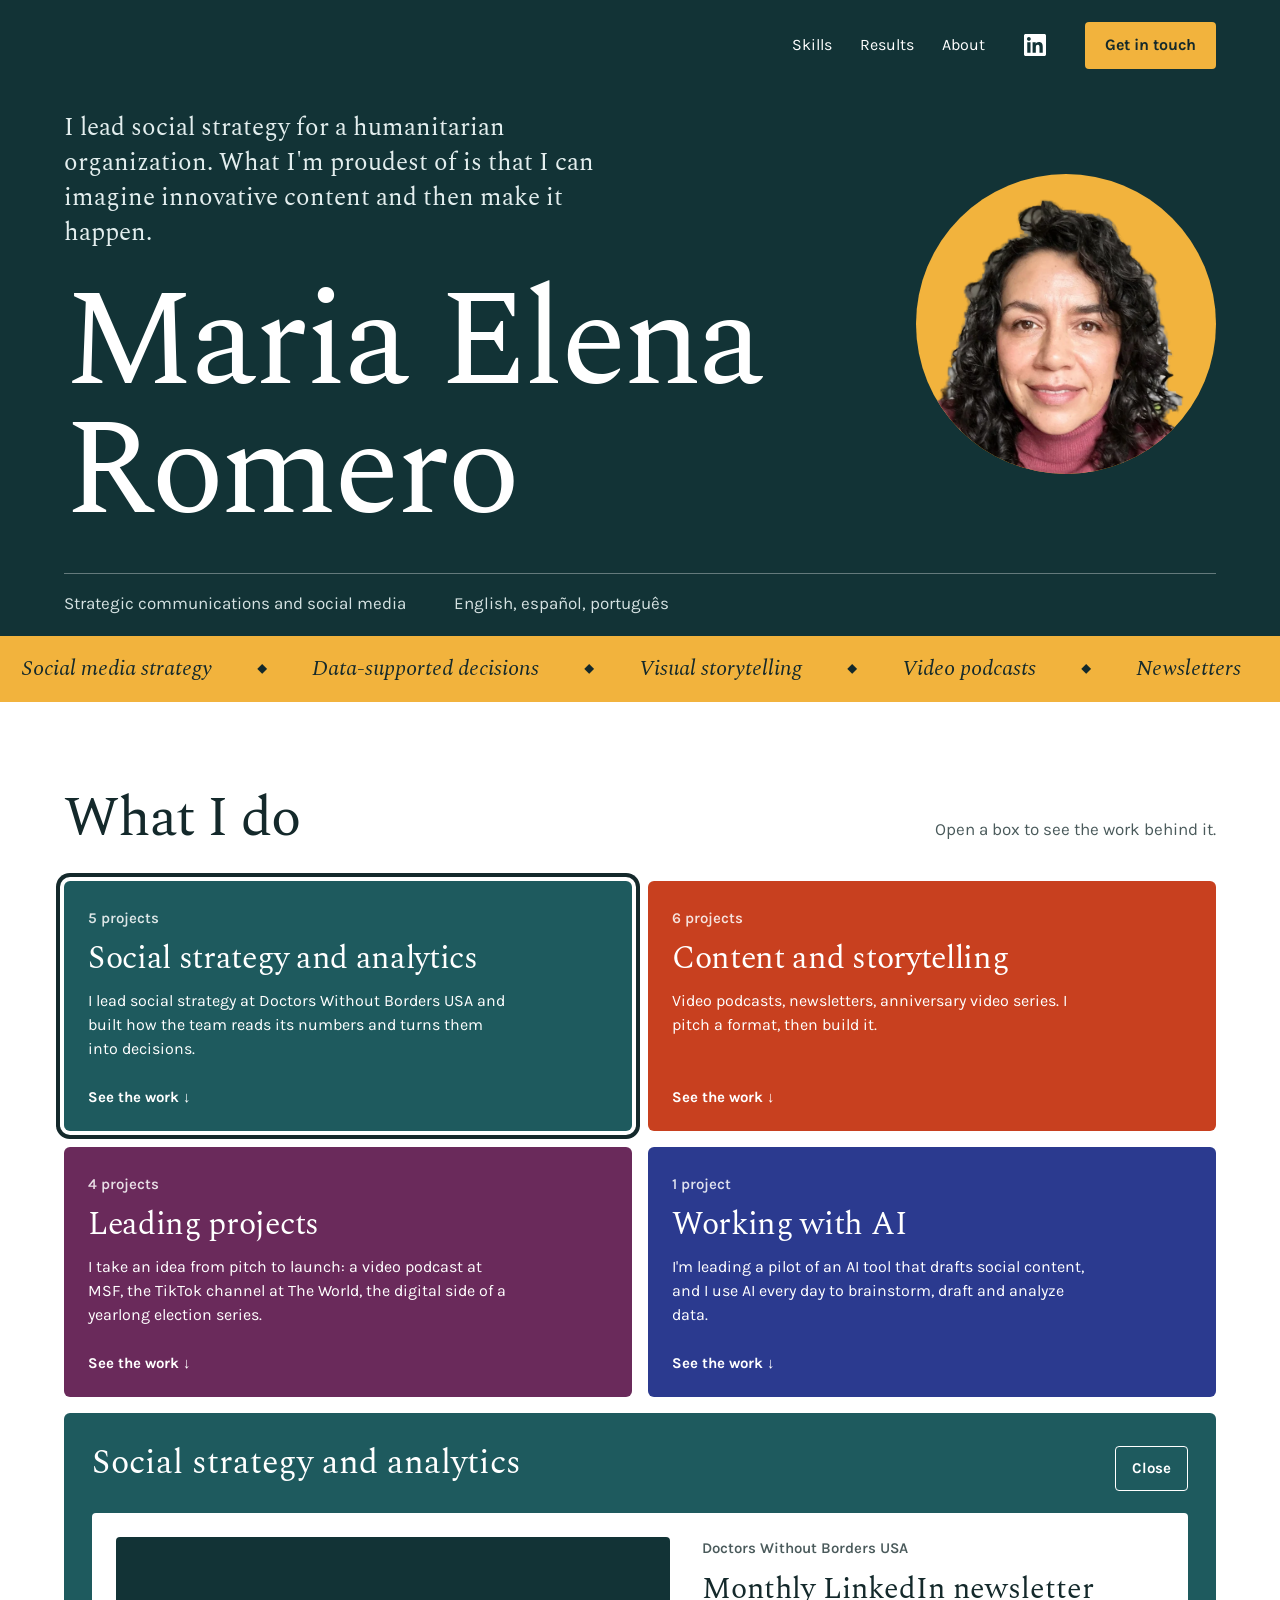
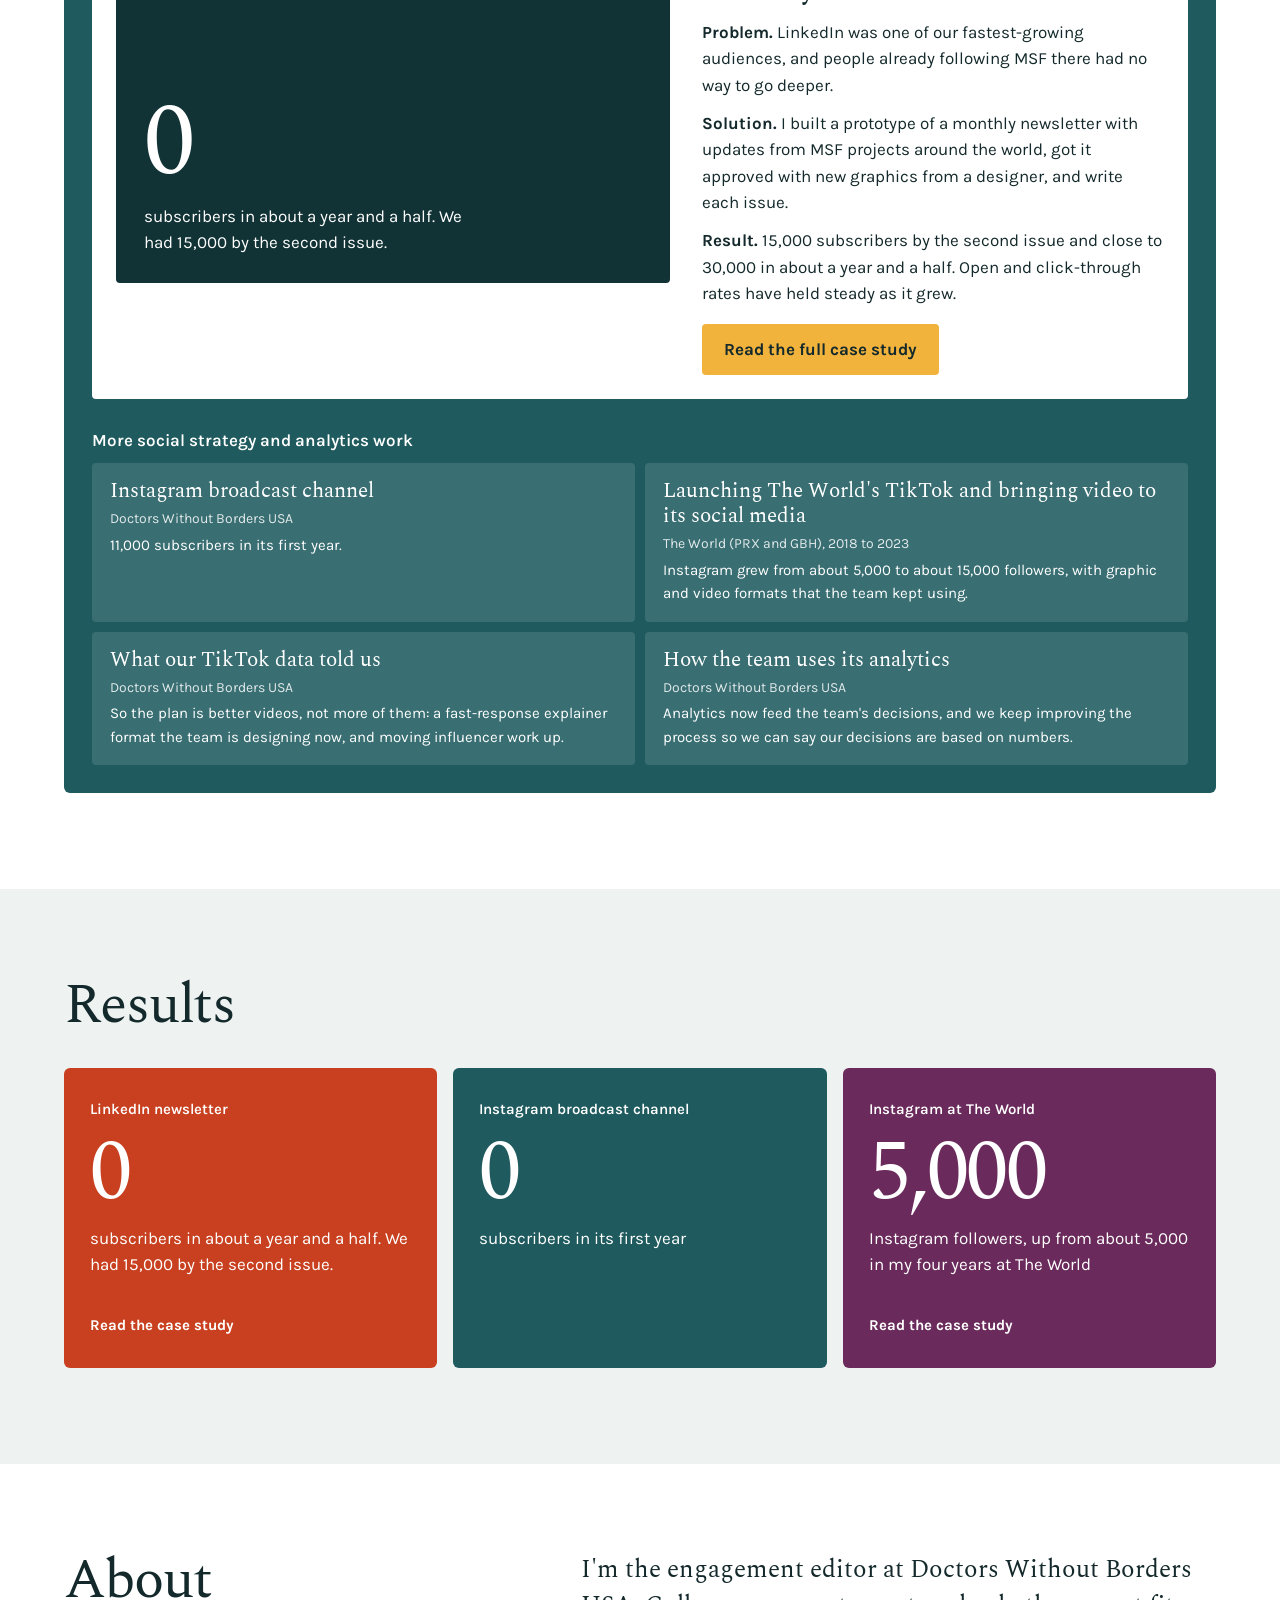
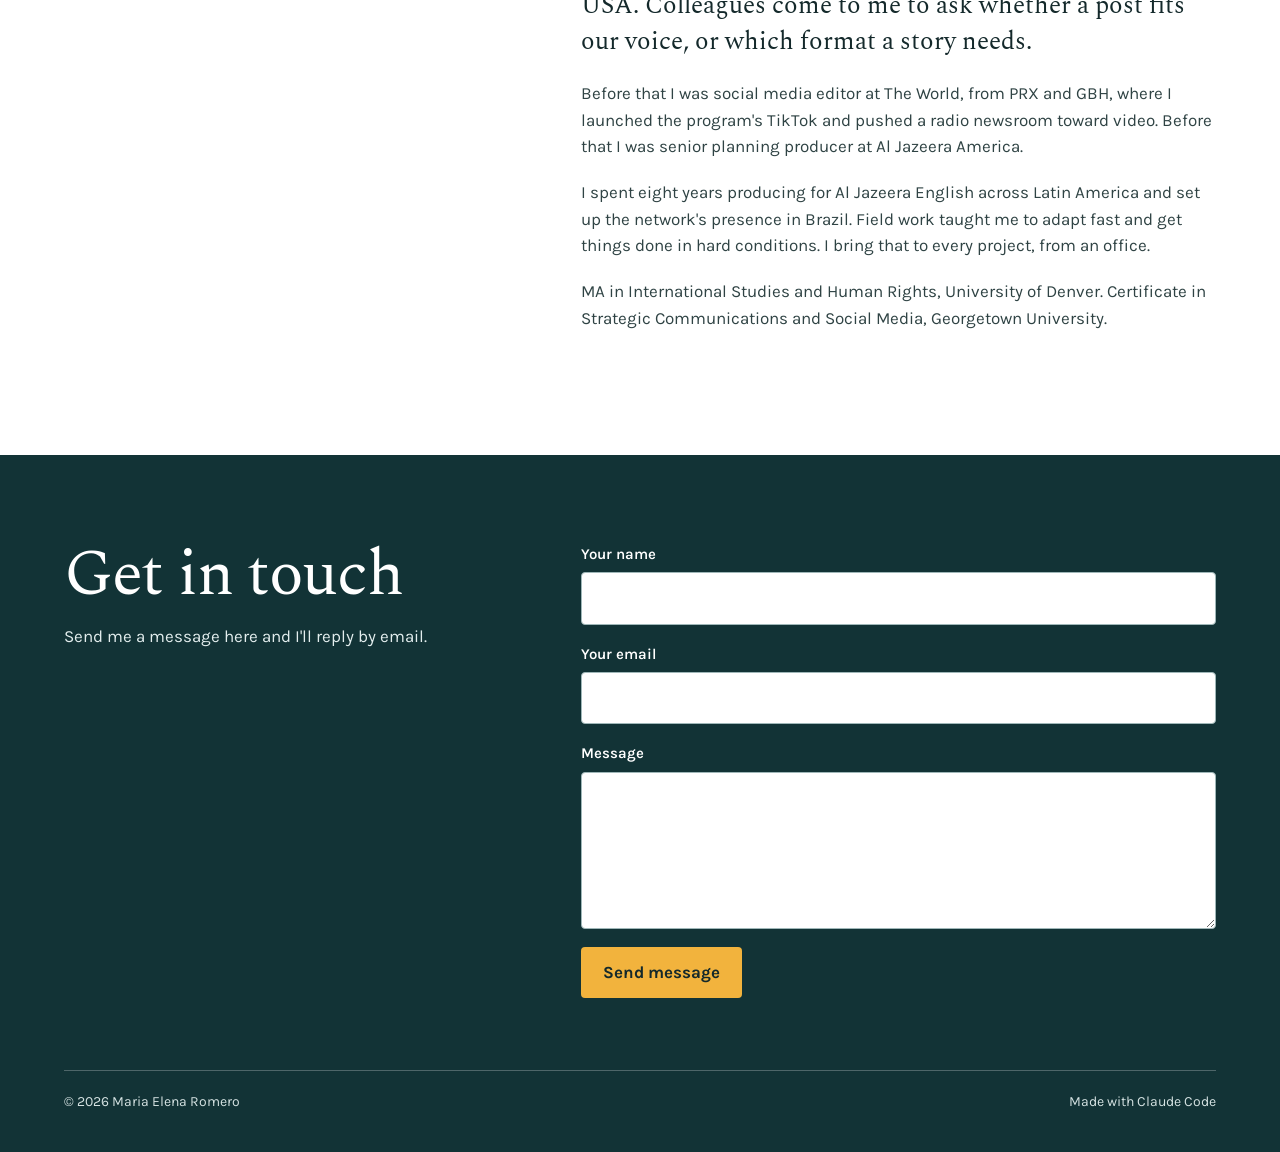
==== commit 8951e189: "Maria's review: simpler skill boxes Co-Authored-By: Claude Opus 5.5 <noreply@anthropic.com>" ====
--- a/index.html
+++ b/index.html
@@ -17,7 +17,7 @@
   <div class="wrap">
     <nav class="nav" aria-label="Main">
       <a href="#skills">Skills</a>
-      <a href="#work">Work</a>
+      <a href="#results">Results</a>
       <a href="#about">About</a>
       <a id="nav-resume" href="#">Resume</a>
       <a id="nav-linkedin" class="icon-link" href="#" aria-label="Maria Elena Romero on LinkedIn">
@@ -55,10 +55,9 @@
     <div id="skill-panel" class="panel" hidden></div>
   </section>
 
-  <section id="work" class="tint">
+  <section id="results" class="tint">
     <div class="wrap">
-      <h2>Selected work</h2>
-      <div id="feature"></div>
+      <h2>Results</h2>
       <div id="stats" class="feat3"></div>
     </div>
   </section>
--- a/css/styles.css
+++ b/css/styles.css
@@ -33,6 +33,7 @@
 :focus-visible { outline: 3px solid var(--marigold); outline-offset: 3px; }
 
 .wrap { max-width: 1280px; margin: 0 auto; padding: 0 64px; }
+main { overflow-x: clip; } /* the skill boxes slide in from beyond the edges */
 .section { padding-top: 88px; }
 .dark { background: var(--deep); color: #fff; }
 .tint { background: var(--tint); margin-top: 96px; padding: 88px 0 96px; }
@@ -71,7 +72,7 @@
 .section-head { display: flex; flex-wrap: wrap; gap: 12px 40px; align-items: baseline; justify-content: space-between; margin-bottom: 32px; }
 .section-head p { color: var(--soft); max-width: 420px; }
 .boxes { display: grid; grid-template-columns: repeat(2, minmax(0, 1fr)); gap: 16px; }
-.slot { display: flex; opacity: 0; transition: opacity .8s cubic-bezier(.2,.7,.2,1), transform .8s cubic-bezier(.2,.7,.2,1); }
+.slot { display: flex; opacity: 0; transition: opacity .9s cubic-bezier(.2,.7,.2,1), transform .9s cubic-bezier(.2,.7,.2,1); }
 .slot.from-l { transform: translateX(-140px); }
 .slot.from-r { transform: translateX(140px); }
 .slot.in { opacity: 1; transform: none; }
@@ -105,6 +106,34 @@
 .card .org { font-size: 14px; font-weight: 600; color: var(--soft); }
 .card .title { font-family: var(--serif); font-size: 24px; line-height: 1.15; }
 .card .more { font-weight: 700; margin-top: auto; padding-top: 6px; }
+
+/* Inside an open skill box: one main project, then the rest */
+.main-work { display: grid; grid-template-columns: minmax(0, 6fr) minmax(0, 5fr); gap: 32px; align-items: start; background: #fff; color: var(--ink); border-radius: 4px; padding: 24px; }
+.main-work.no-media { grid-template-columns: minmax(0, 1fr); }
+.main-work.no-media .main-text { max-width: 68ch; }
+.main-text { display: flex; flex-direction: column; gap: 12px; font-size: 17px; align-items: flex-start; }
+.main-text .org { font-size: 15px; font-weight: 600; color: var(--soft); }
+.main-text h4 { margin: 0; font-family: var(--serif); font-weight: 400; font-size: 30px; line-height: 1.15; }
+.main-text .btn { margin-top: 6px; }
+.media { position: relative; aspect-ratio: 16 / 9; border-radius: 4px; overflow: hidden; background: var(--deep); }
+.media img, .media iframe { position: absolute; inset: 0; width: 100%; height: 100%; border: 0; object-fit: cover; display: block; }
+.video { position: absolute; inset: 0; width: 100%; height: 100%; padding: 0; border: 0; cursor: pointer; background: var(--deep); }
+.video .play { position: absolute; left: 50%; top: 50%; width: 76px; height: 76px; margin: -38px 0 0 -38px; border-radius: 50%; background: var(--marigold); box-shadow: 0 6px 20px rgba(0,0,0,.25); transition: transform .2s ease; }
+.video .play::after { content: ""; position: absolute; left: 31px; top: 24px; border-style: solid; border-width: 14px 0 14px 22px; border-color: transparent transparent transparent var(--ink); }
+.video:hover .play { transform: scale(1.08); }
+.media-stat { display: flex; flex-direction: column; justify-content: flex-end; gap: 8px; padding: 28px; aspect-ratio: 16 / 10; }
+.media-stat .figure { font-family: var(--serif); font-size: clamp(64px, 8vw, 104px); line-height: 1; letter-spacing: -.03em; font-variant-numeric: tabular-nums; }
+.media-stat .label { font-size: 17px; max-width: 34ch; }
+.more-work .more-label { font-weight: 600; margin: 28px 0 10px; }
+.more-work ul { list-style: none; margin: 0; padding: 0; display: grid; grid-template-columns: repeat(2, minmax(0, 1fr)); gap: 10px; }
+.more-item { display: flex; flex-direction: column; gap: 4px; background: rgba(255,255,255,.12); color: inherit; text-decoration: none; border-radius: 4px; padding: 16px 18px; height: 100%; box-sizing: border-box; }
+a.more-item:hover { background: rgba(255,255,255,.22); color: inherit; }
+a.more-item:hover .t { text-decoration: underline; }
+.more-item .t { font-family: var(--serif); font-size: 21px; line-height: 1.2; }
+.more-item .o { font-size: 14px; opacity: .85; }
+.more-item .r { font-size: 15px; }
+.c-marigold .more-item { background: rgba(255,255,255,.35); }
+.case-media { max-width: 900px; margin-top: 40px; }
 
 /* Unfinished gaps: visible on previews only */
 .todo { color: #7A4E00; background: #FFF4D6; padding: 2px 8px; border-radius: 3px; }
@@ -199,6 +228,8 @@
   .feature, .two { grid-template-columns: minmax(0, 1fr); gap: 24px; }
   .feature { padding: 28px 22px; }
   .feat3, .psr { grid-template-columns: minmax(0, 1fr); }
+  .main-work { grid-template-columns: minmax(0, 1fr); padding: 16px; gap: 20px; }
+  .more-work ul { grid-template-columns: minmax(0, 1fr); }
   .stat { min-height: 0; }
   .slot.from-l, .slot.from-r { transform: translateY(60px); }
   #contact { margin-top: 64px; padding-top: 64px; }
